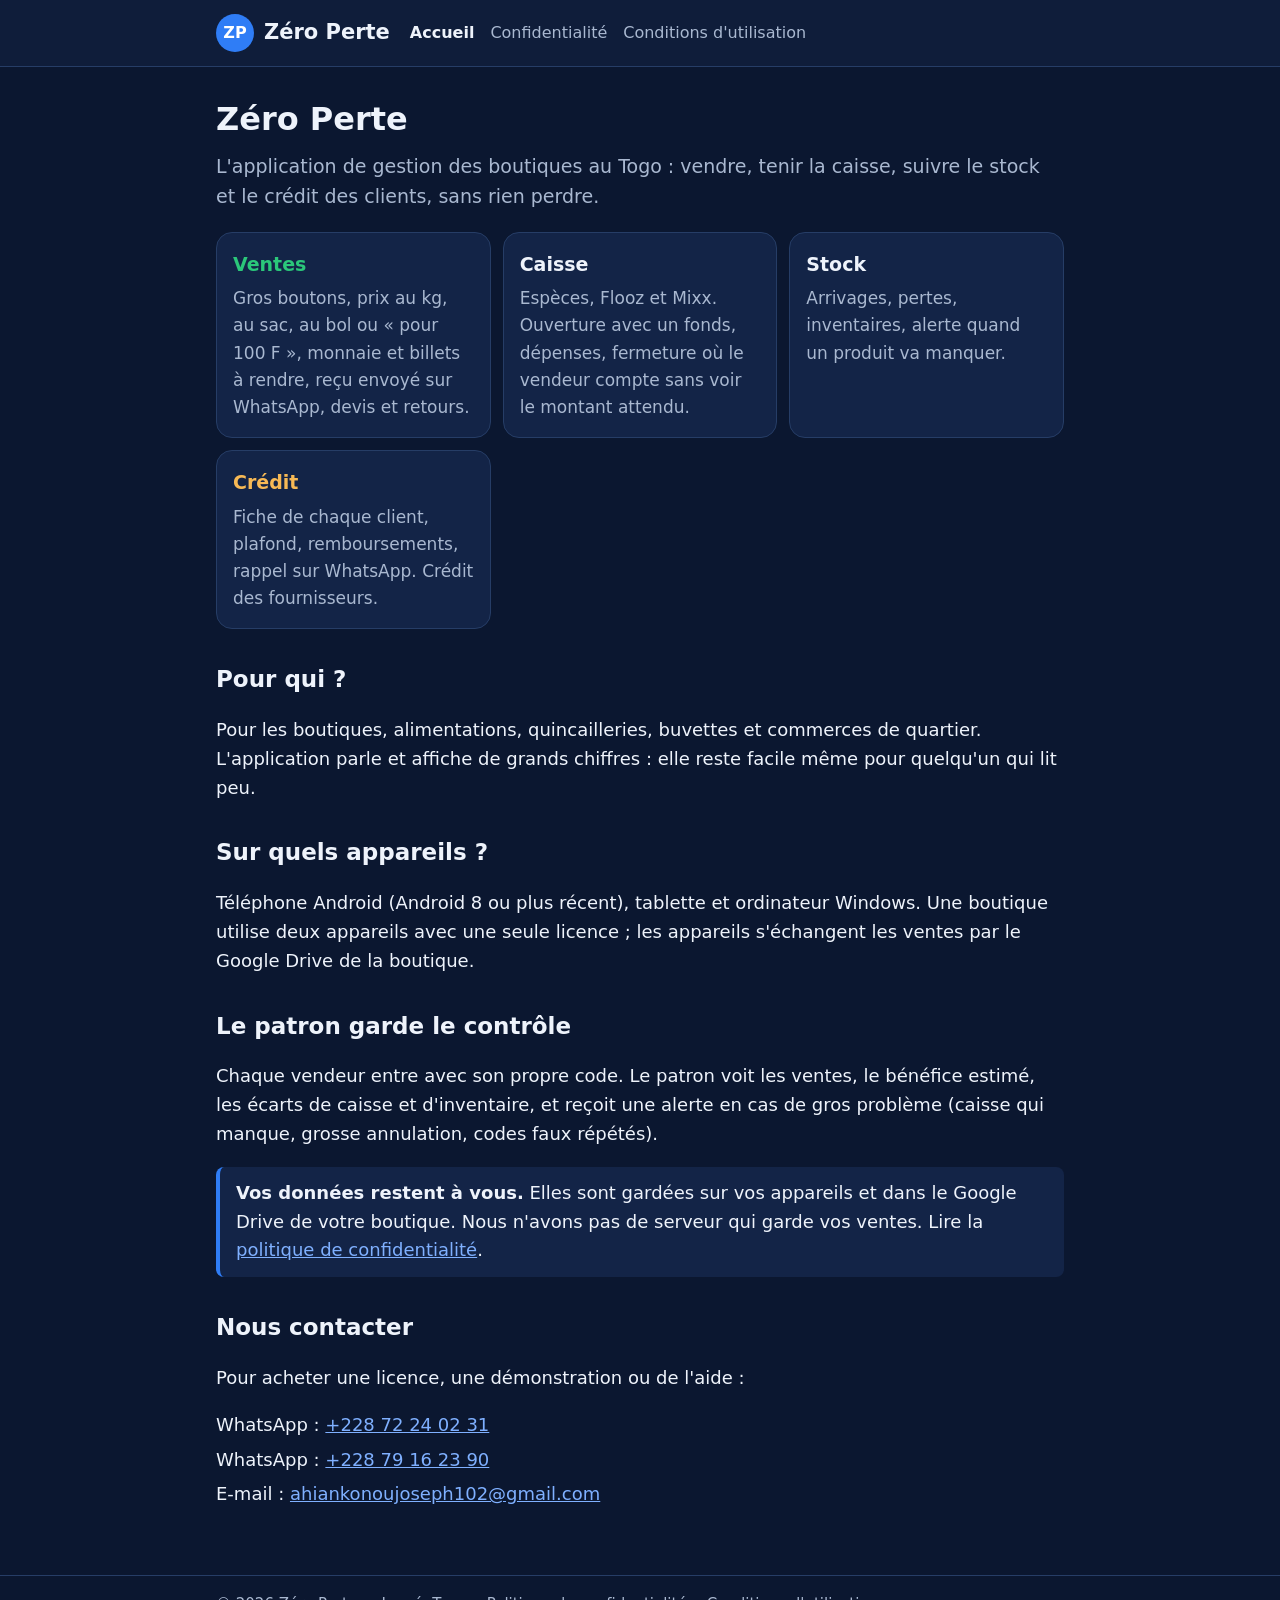
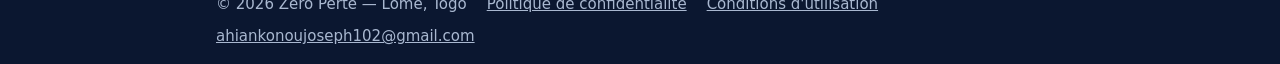
==== docs/site/index.html @ 2094f943 "Pages publiques pour Google (accueil, confidentialité, conditions) + action de publication [skip ci]" ====
<!doctype html>
<html lang="fr">
<head>
  <meta charset="utf-8">
  <meta name="viewport" content="width=device-width, initial-scale=1">
  <title>Zéro Perte — gestion de boutique</title>
  <meta name="description" content="Zéro Perte : application de gestion pour les boutiques du Togo — ventes, caisse, stock et crédit, sur téléphone, tablette et PC.">
  <meta name="theme-color" content="#0b1730">
  <link rel="stylesheet" href="style.css">
</head>
<body>
<header class="haut">
  <div class="dedans">
    <a class="marque" href="index.html"><span class="logo" aria-hidden="true">ZP</span>Zéro Perte</a>
    <nav aria-label="Pages">
      <a href="index.html" aria-current="page">Accueil</a>
      <a href="confidentialite.html">Confidentialité</a>
      <a href="conditions.html">Conditions d'utilisation</a>
    </nav>
  </div>
</header>
<main>
  <h1>Zéro Perte</h1>
  <p class="chapeau">L'application de gestion des boutiques au Togo : vendre, tenir la caisse, suivre le stock et le crédit des clients, sans rien perdre.</p>

  <div class="cartes">
    <div class="carte"><h3 class="vert">Ventes</h3><p>Gros boutons, prix au kg, au sac, au bol ou « pour 100 F », monnaie et billets à rendre, reçu envoyé sur WhatsApp, devis et retours.</p></div>
    <div class="carte"><h3>Caisse</h3><p>Espèces, Flooz et Mixx. Ouverture avec un fonds, dépenses, fermeture où le vendeur compte sans voir le montant attendu.</p></div>
    <div class="carte"><h3>Stock</h3><p>Arrivages, pertes, inventaires, alerte quand un produit va manquer.</p></div>
    <div class="carte"><h3 class="ambre">Crédit</h3><p>Fiche de chaque client, plafond, remboursements, rappel sur WhatsApp. Crédit des fournisseurs.</p></div>
  </div>

  <h2>Pour qui ?</h2>
  <p>Pour les boutiques, alimentations, quincailleries, buvettes et commerces de quartier. L'application parle et affiche de grands chiffres : elle reste facile même pour quelqu'un qui lit peu.</p>

  <h2>Sur quels appareils ?</h2>
  <p>Téléphone Android (Android 8 ou plus récent), tablette et ordinateur Windows. Une boutique utilise deux appareils avec une seule licence ; les appareils s'échangent les ventes par le Google Drive de la boutique.</p>

  <h2>Le patron garde le contrôle</h2>
  <p>Chaque vendeur entre avec son propre code. Le patron voit les ventes, le bénéfice estimé, les écarts de caisse et d'inventaire, et reçoit une alerte en cas de gros problème (caisse qui manque, grosse annulation, codes faux répétés).</p>

  <div class="encadre">
    <strong>Vos données restent à vous.</strong> Elles sont gardées sur vos appareils et dans le Google Drive de votre boutique. Nous n'avons pas de serveur qui garde vos ventes. Lire la <a href="confidentialite.html">politique de confidentialité</a>.
  </div>

  <h2>Nous contacter</h2>
  <p>Pour acheter une licence, une démonstration ou de l'aide :</p>
  <ul class="contacts">
  <li>WhatsApp : <a href="https://wa.me/22872240231">+228 72 24 02 31</a></li>
  <li>WhatsApp : <a href="https://wa.me/22879162390">+228 79 16 23 90</a></li>
  <li>E-mail : <a href="mailto:ahiankonoujoseph102@gmail.com">ahiankonoujoseph102@gmail.com</a></li>
</ul>

</main>
<footer>
  <div class="dedans">
    <span>© 2026 Zéro Perte — Lomé, Togo</span>
    <a href="confidentialite.html">Politique de confidentialité</a>
    <a href="conditions.html">Conditions d'utilisation</a>
    <a href="mailto:ahiankonoujoseph102@gmail.com">ahiankonoujoseph102@gmail.com</a>
  </div>
</footer>
</body>
</html>
---- docs/site/style.css ----
/* Zéro Perte — pages publiques. Allure bleu nuit de l'application. */
:root {
  --fond: #0b1730;
  --surface: #132447;
  --menu: #0f1d3a;
  --ligne: #263d66;
  --texte: #eef3fb;
  --texte-doux: #a9b8d0;
  --marque: #2f7df6;
  --vert: #2bc77a;
  --ambre: #f7b955;
  --rouge: #f06a6e;
}
* { box-sizing: border-box; }
html { -webkit-text-size-adjust: 100%; }
body {
  margin: 0;
  background: var(--fond);
  color: var(--texte);
  font-family: "Atkinson Hyperlegible", system-ui, -apple-system, "Segoe UI", Roboto, Arial, sans-serif;
  font-size: 18px;
  line-height: 1.6;
  overflow-wrap: anywhere;
}
a { color: #7fb0ff; }
a:focus-visible { outline: 3px solid var(--ambre); outline-offset: 2px; }
.haut {
  background: var(--menu);
  border-bottom: 1px solid var(--ligne);
}
.haut .dedans {
  max-width: 880px;
  margin: 0 auto;
  padding: 14px 16px;
  display: flex;
  flex-wrap: wrap;
  align-items: center;
  gap: 10px 20px;
}
.marque {
  display: flex;
  align-items: center;
  gap: 10px;
  color: var(--texte);
  text-decoration: none;
  font-weight: 700;
  font-size: 21px;
}
.logo {
  width: 38px;
  height: 38px;
  border-radius: 50%;
  background: var(--marque);
  display: grid;
  place-items: center;
  font-weight: 800;
  font-size: 16px;
  color: #fff;
}
nav { display: flex; flex-wrap: wrap; gap: 6px 16px; font-size: 16px; }
nav a { color: var(--texte-doux); text-decoration: none; }
nav a[aria-current="page"] { color: var(--texte); font-weight: 700; }
main { max-width: 880px; margin: 0 auto; padding: 24px 16px 48px; }
h1 { font-size: 32px; line-height: 1.25; margin: 8px 0 12px; }
h2 { font-size: 23px; margin: 32px 0 8px; }
h3 { font-size: 19px; margin: 20px 0 6px; }
.chapeau { color: var(--texte-doux); font-size: 19px; margin-top: 0; }
.date { color: var(--texte-doux); font-size: 15px; }
.cartes {
  display: grid;
  grid-template-columns: repeat(auto-fit, minmax(220px, 1fr));
  gap: 12px;
  margin: 20px 0;
}
.carte {
  background: var(--surface);
  border: 1px solid var(--ligne);
  border-radius: 16px;
  padding: 16px;
}
.carte h3 { margin-top: 0; }
.carte p { margin: 0; color: var(--texte-doux); font-size: 17px; }
.vert { color: var(--vert); }
.ambre { color: var(--ambre); }
.rouge { color: var(--rouge); }
.encadre {
  background: var(--surface);
  border-left: 4px solid var(--marque);
  border-radius: 8px;
  padding: 12px 16px;
  margin: 16px 0;
}
table { width: 100%; border-collapse: collapse; font-size: 16px; margin: 8px 0; }
th, td { text-align: left; vertical-align: top; padding: 8px; border-bottom: 1px solid var(--ligne); }
th { color: var(--texte-doux); font-weight: 700; }
.tableau { overflow-x: auto; }
code { background: var(--menu); padding: 1px 6px; border-radius: 6px; font-size: 15px; }
.contacts { list-style: none; padding: 0; }
.contacts li { margin: 6px 0; }
footer {
  border-top: 1px solid var(--ligne);
  color: var(--texte-doux);
  font-size: 15px;
}
footer .dedans { max-width: 880px; margin: 0 auto; padding: 16px; display: flex; flex-wrap: wrap; gap: 8px 20px; }
footer a { color: var(--texte-doux); }
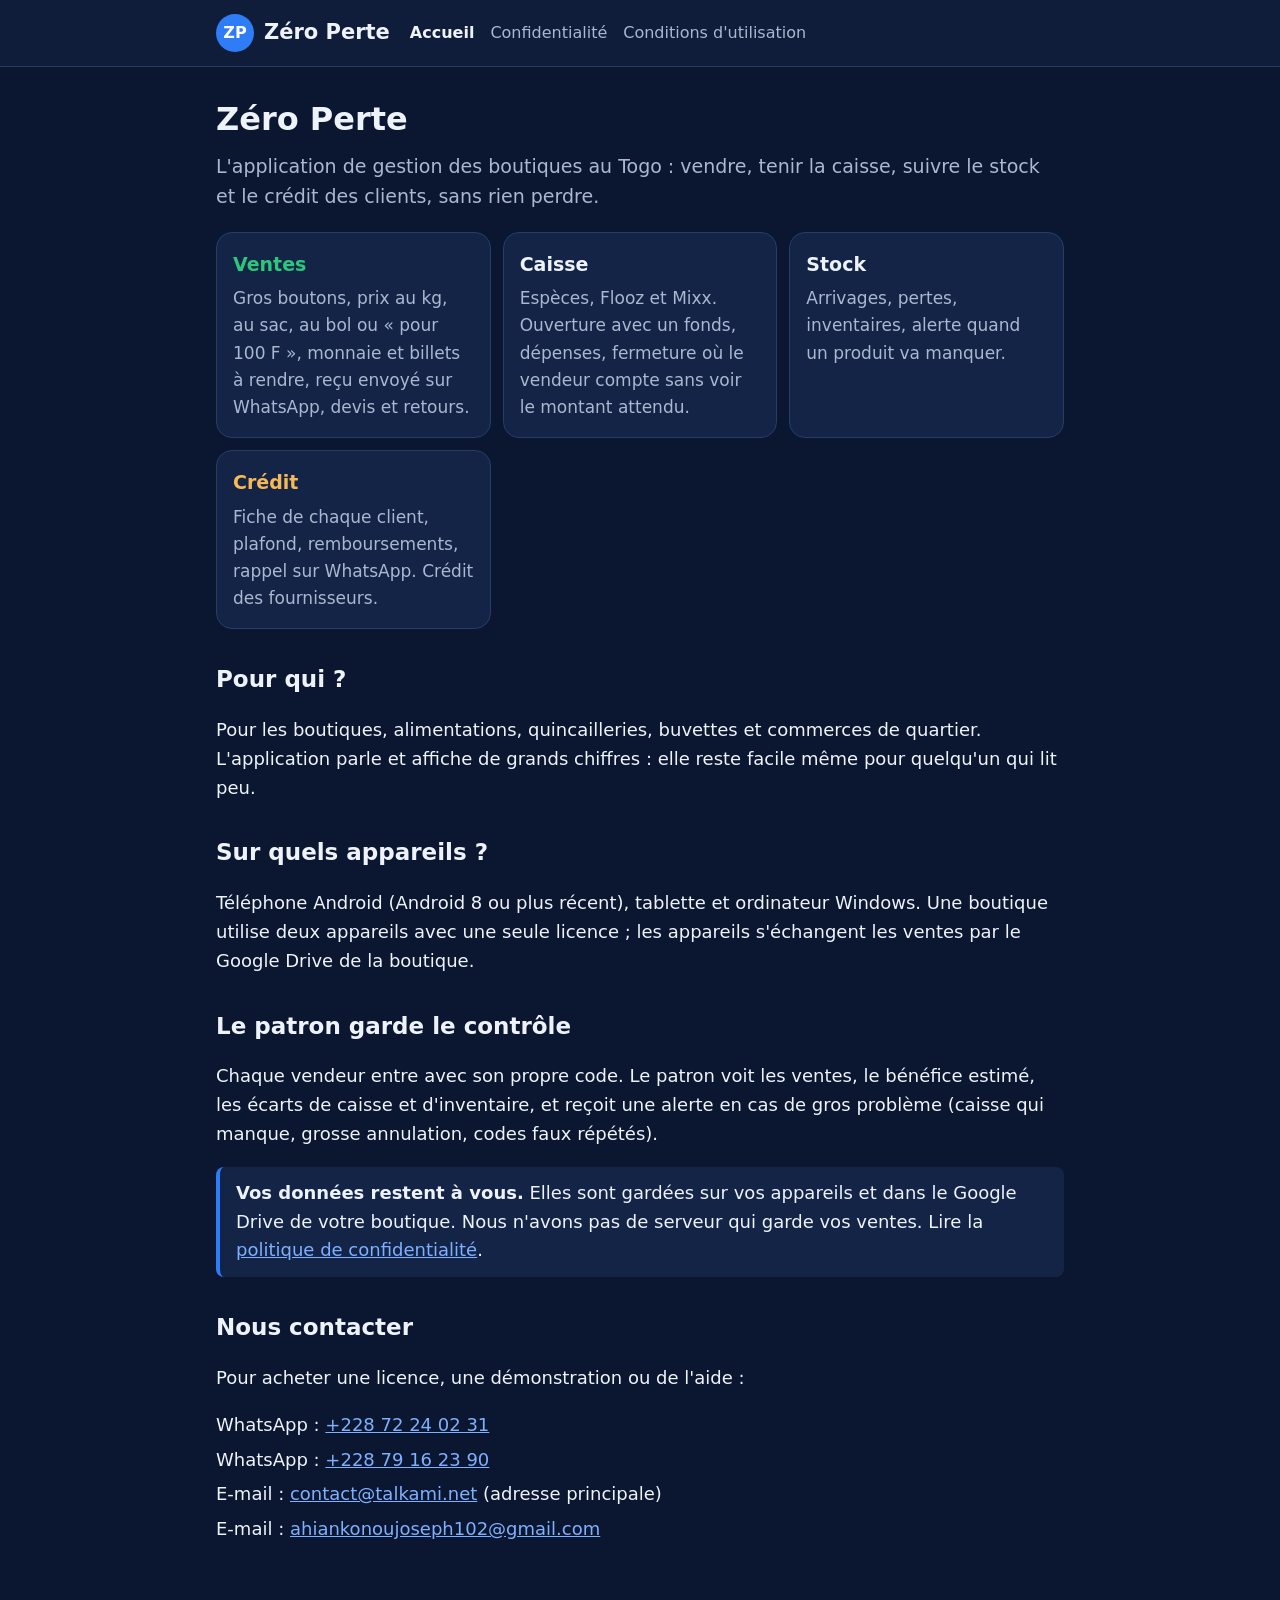
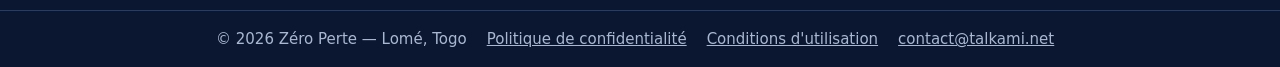
==== commit bf32790c: "Pages publiques : contact@talkami.net comme adresse e-mail principale [skip ci] Co-Authored-By: Clau" ====
--- a/docs/site/index.html
+++ b/docs/site/index.html
@@ -48,6 +48,7 @@
   <ul class="contacts">
   <li>WhatsApp : <a href="https://wa.me/22872240231">+228 72 24 02 31</a></li>
   <li>WhatsApp : <a href="https://wa.me/22879162390">+228 79 16 23 90</a></li>
+  <li>E-mail : <a href="mailto:contact@talkami.net">contact@talkami.net</a> (adresse principale)</li>
   <li>E-mail : <a href="mailto:ahiankonoujoseph102@gmail.com">ahiankonoujoseph102@gmail.com</a></li>
 </ul>
 
@@ -57,7 +58,7 @@
     <span>© 2026 Zéro Perte — Lomé, Togo</span>
     <a href="confidentialite.html">Politique de confidentialité</a>
     <a href="conditions.html">Conditions d'utilisation</a>
-    <a href="mailto:ahiankonoujoseph102@gmail.com">ahiankonoujoseph102@gmail.com</a>
+    <a href="mailto:contact@talkami.net">contact@talkami.net</a>
   </div>
 </footer>
 </body>
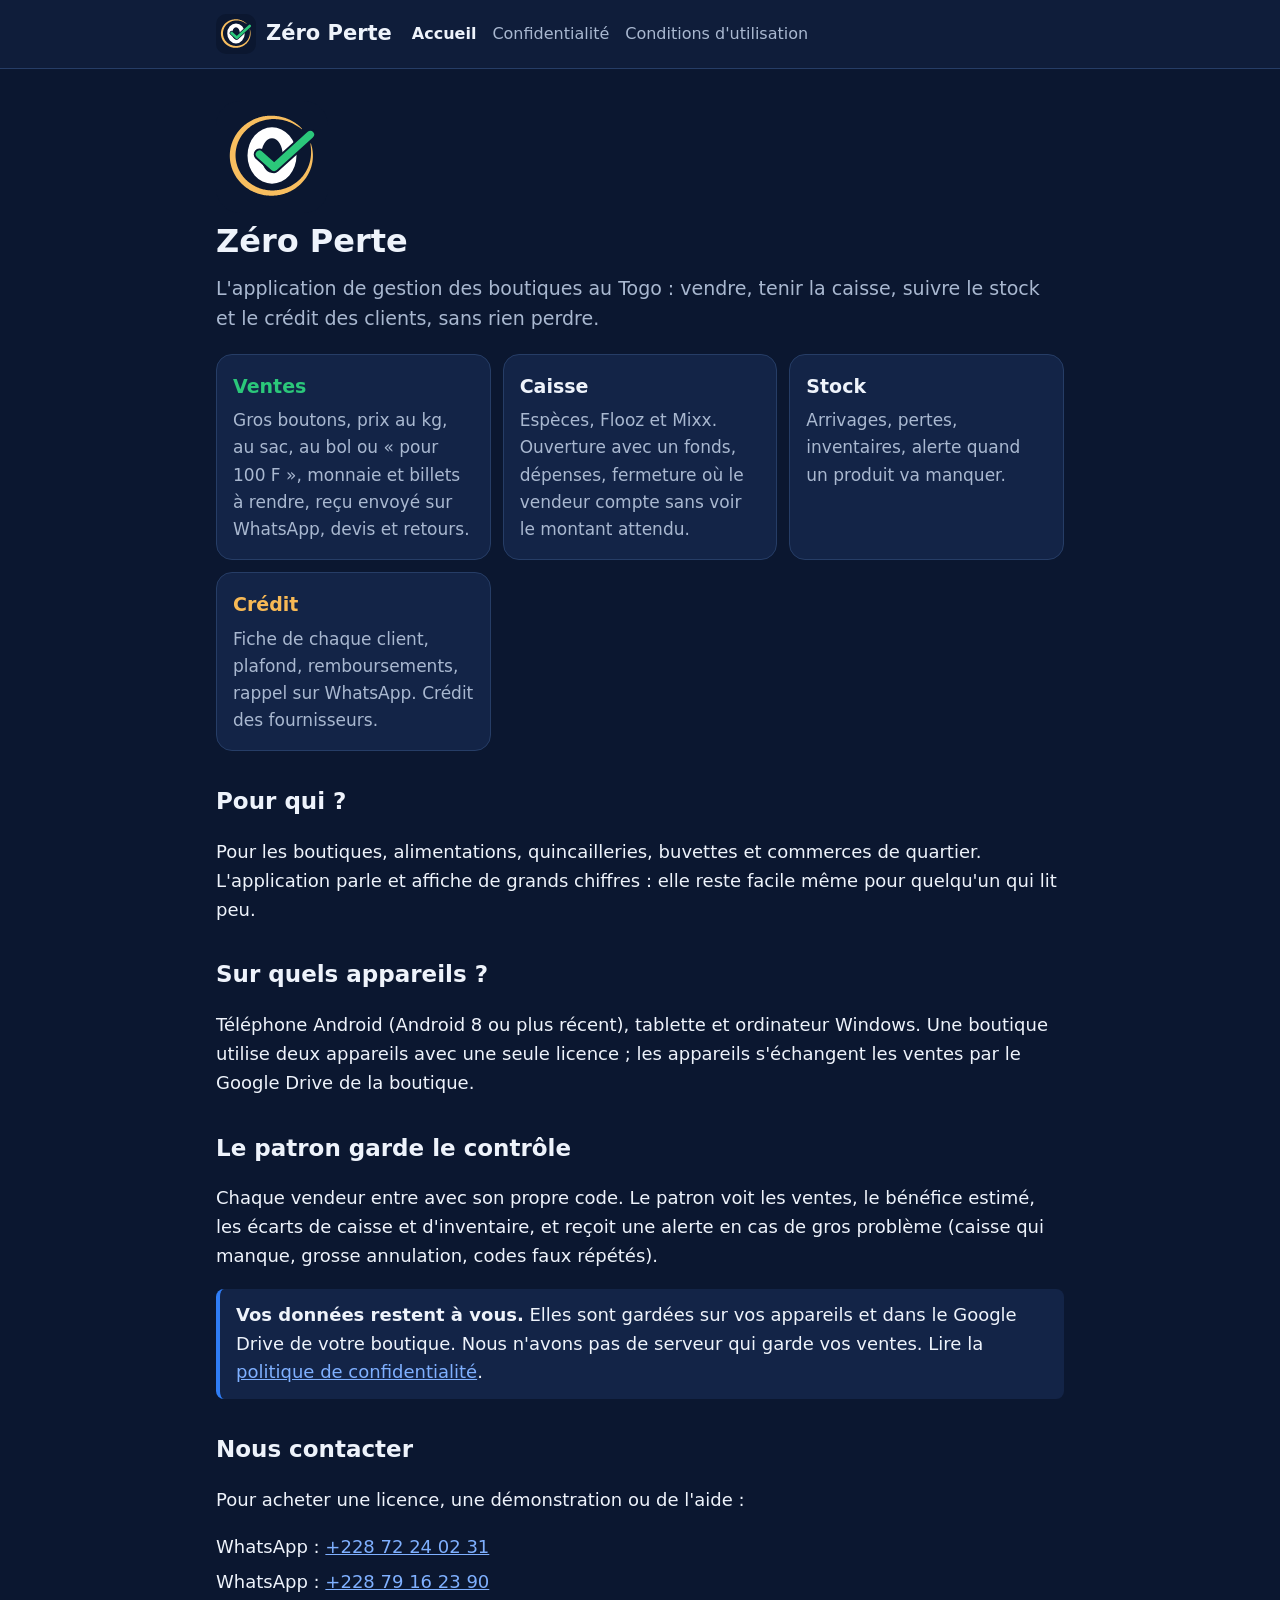
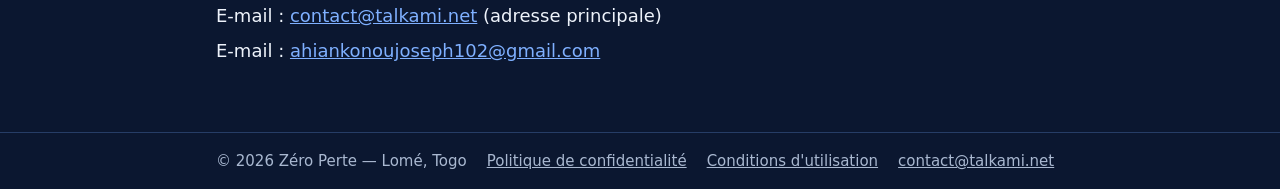
==== commit 2b9ac138: "Logo Zéro Perte (0.29.0) : SVG source, icône adaptative et monochrome Android, notifications, Window" ====
--- a/docs/site/index.html
+++ b/docs/site/index.html
@@ -6,12 +6,15 @@
   <title>Zéro Perte — gestion de boutique</title>
   <meta name="description" content="Zéro Perte : application de gestion pour les boutiques du Togo — ventes, caisse, stock et crédit, sur téléphone, tablette et PC.">
   <meta name="theme-color" content="#0b1730">
+  <link rel="icon" href="logo.svg" type="image/svg+xml">
+  <link rel="icon" href="favicon-32.png" type="image/png" sizes="32x32">
+  <link rel="apple-touch-icon" href="apple-touch-icon.png">
   <link rel="stylesheet" href="style.css">
 </head>
 <body>
 <header class="haut">
   <div class="dedans">
-    <a class="marque" href="index.html"><span class="logo" aria-hidden="true">ZP</span>Zéro Perte</a>
+    <a class="marque" href="index.html"><img class="logo" src="logo.svg" width="40" height="40" alt="">Zéro Perte</a>
     <nav aria-label="Pages">
       <a href="index.html" aria-current="page">Accueil</a>
       <a href="confidentialite.html">Confidentialité</a>
@@ -20,6 +23,7 @@
   </div>
 </header>
 <main>
+  <img class="logo-grand" src="logo.svg" width="112" height="112" alt="Logo Zéro Perte">
   <h1>Zéro Perte</h1>
   <p class="chapeau">L'application de gestion des boutiques au Togo : vendre, tenir la caisse, suivre le stock et le crédit des clients, sans rien perdre.</p>
 
--- a/docs/site/style.css
+++ b/docs/site/style.css
@@ -47,15 +47,10 @@
   font-size: 21px;
 }
 .logo {
-  width: 38px;
-  height: 38px;
-  border-radius: 50%;
-  background: var(--marque);
-  display: grid;
-  place-items: center;
-  font-weight: 800;
-  font-size: 16px;
-  color: #fff;
+  width: 40px;
+  height: 40px;
+  border-radius: 10px;
+  display: block;
 }
 nav { display: flex; flex-wrap: wrap; gap: 6px 16px; font-size: 16px; }
 nav a { color: var(--texte-doux); text-decoration: none; }
@@ -104,3 +99,4 @@
 }
 footer .dedans { max-width: 880px; margin: 0 auto; padding: 16px; display: flex; flex-wrap: wrap; gap: 8px 20px; }
 footer a { color: var(--texte-doux); }
+.logo-grand { width: 112px; height: 112px; border-radius: 24px; display: block; margin: 8px 0 4px; }
